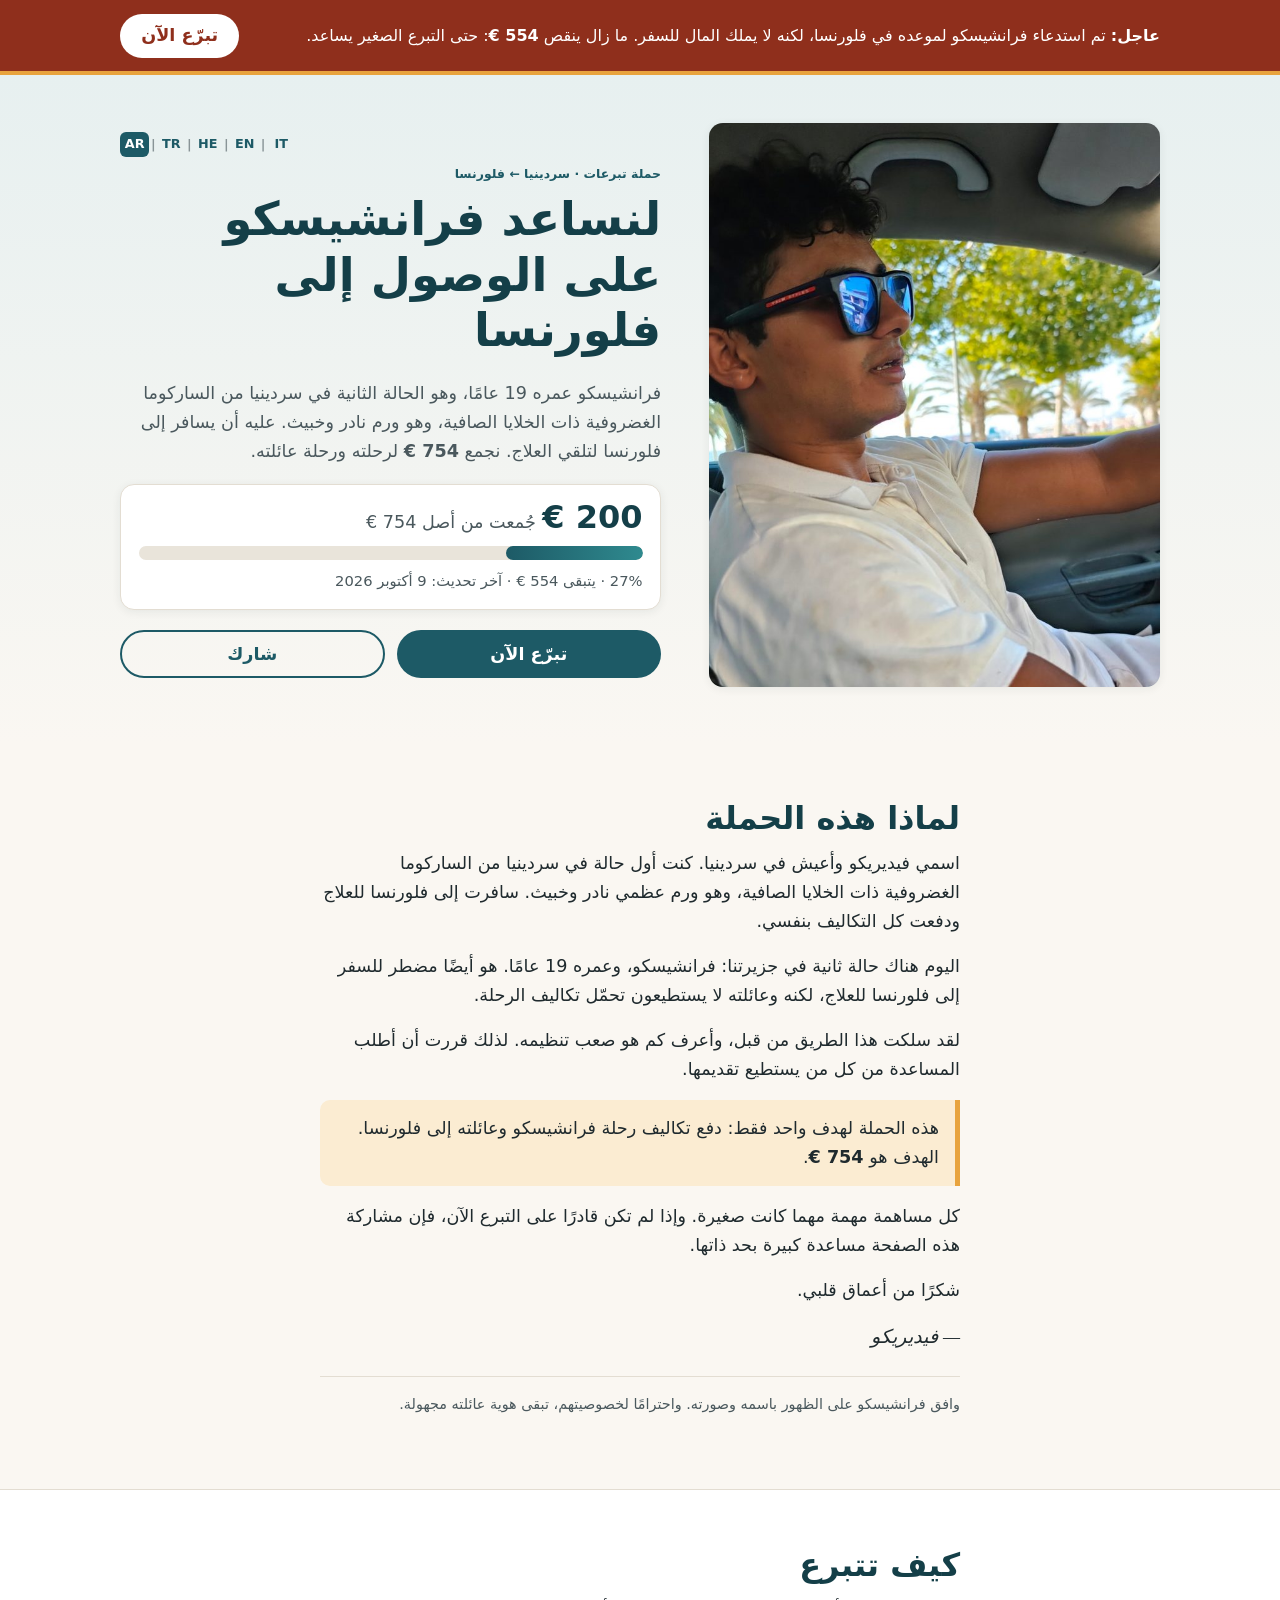
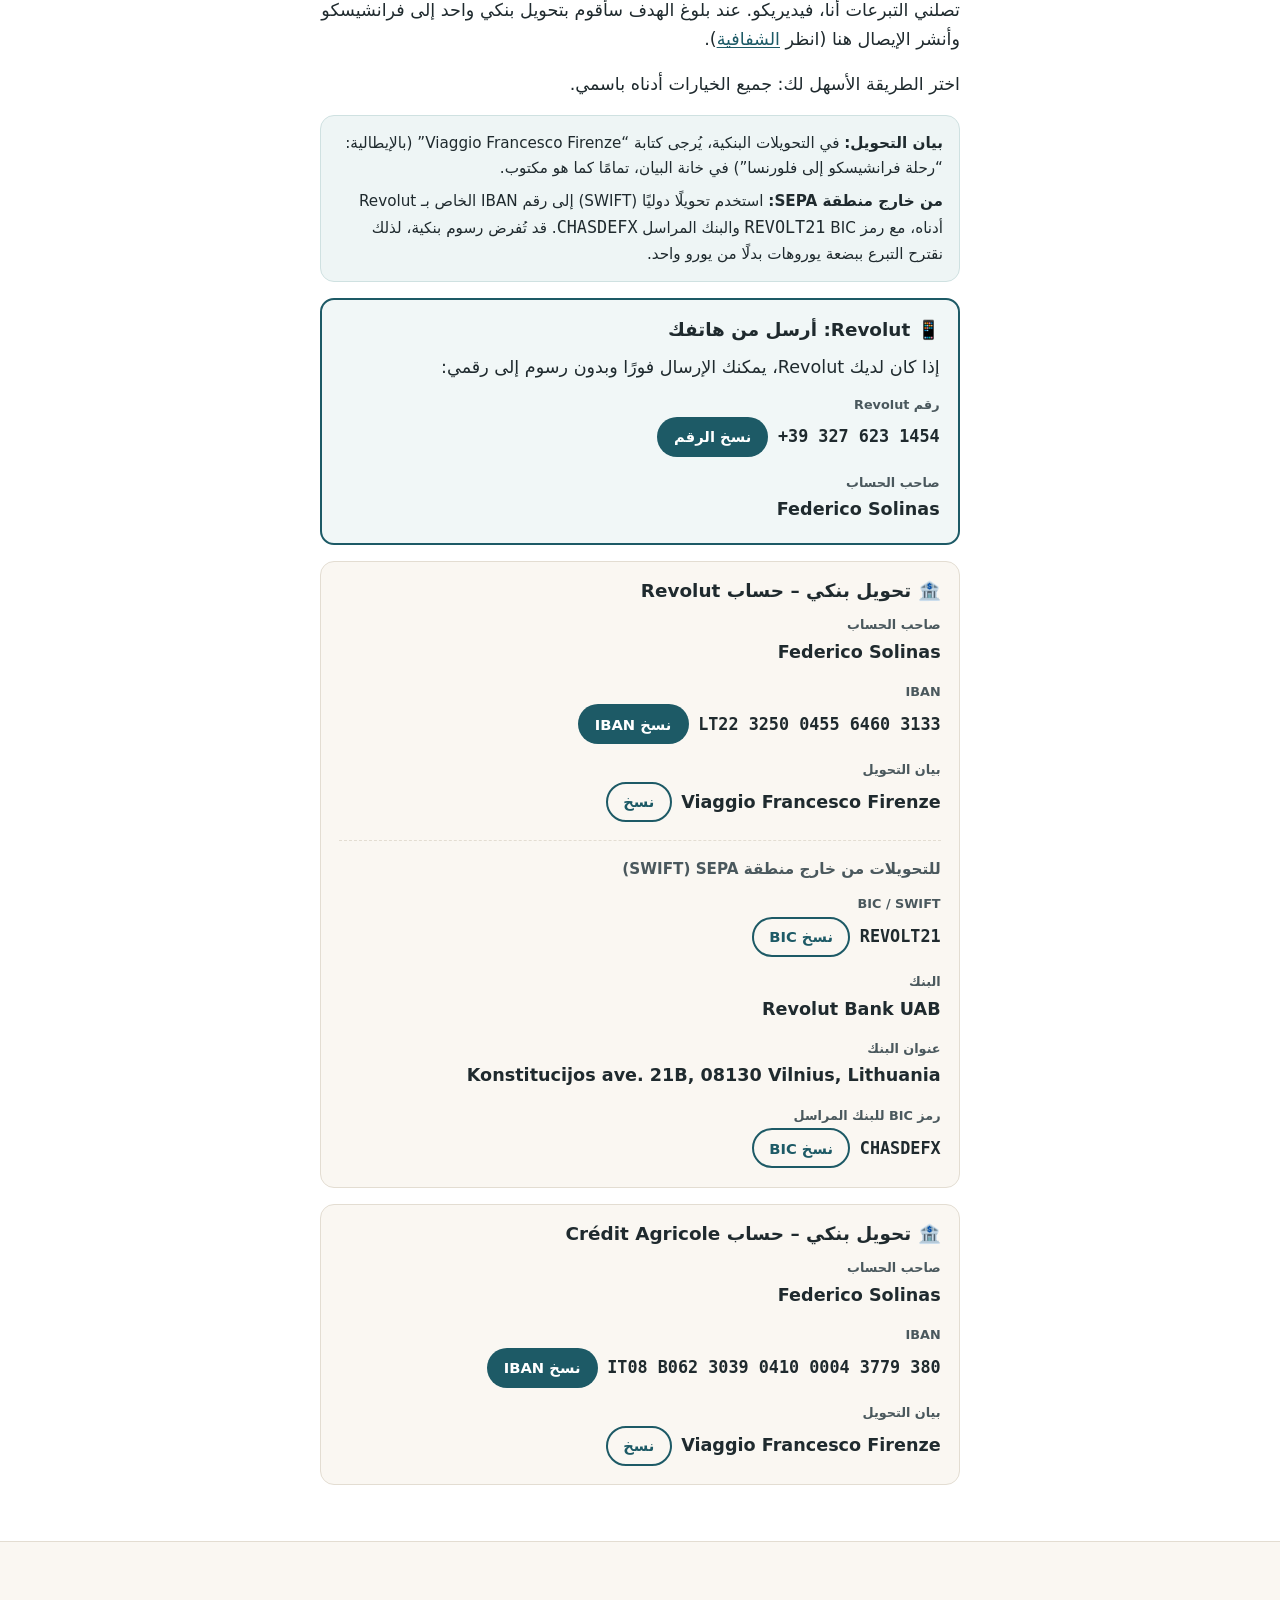
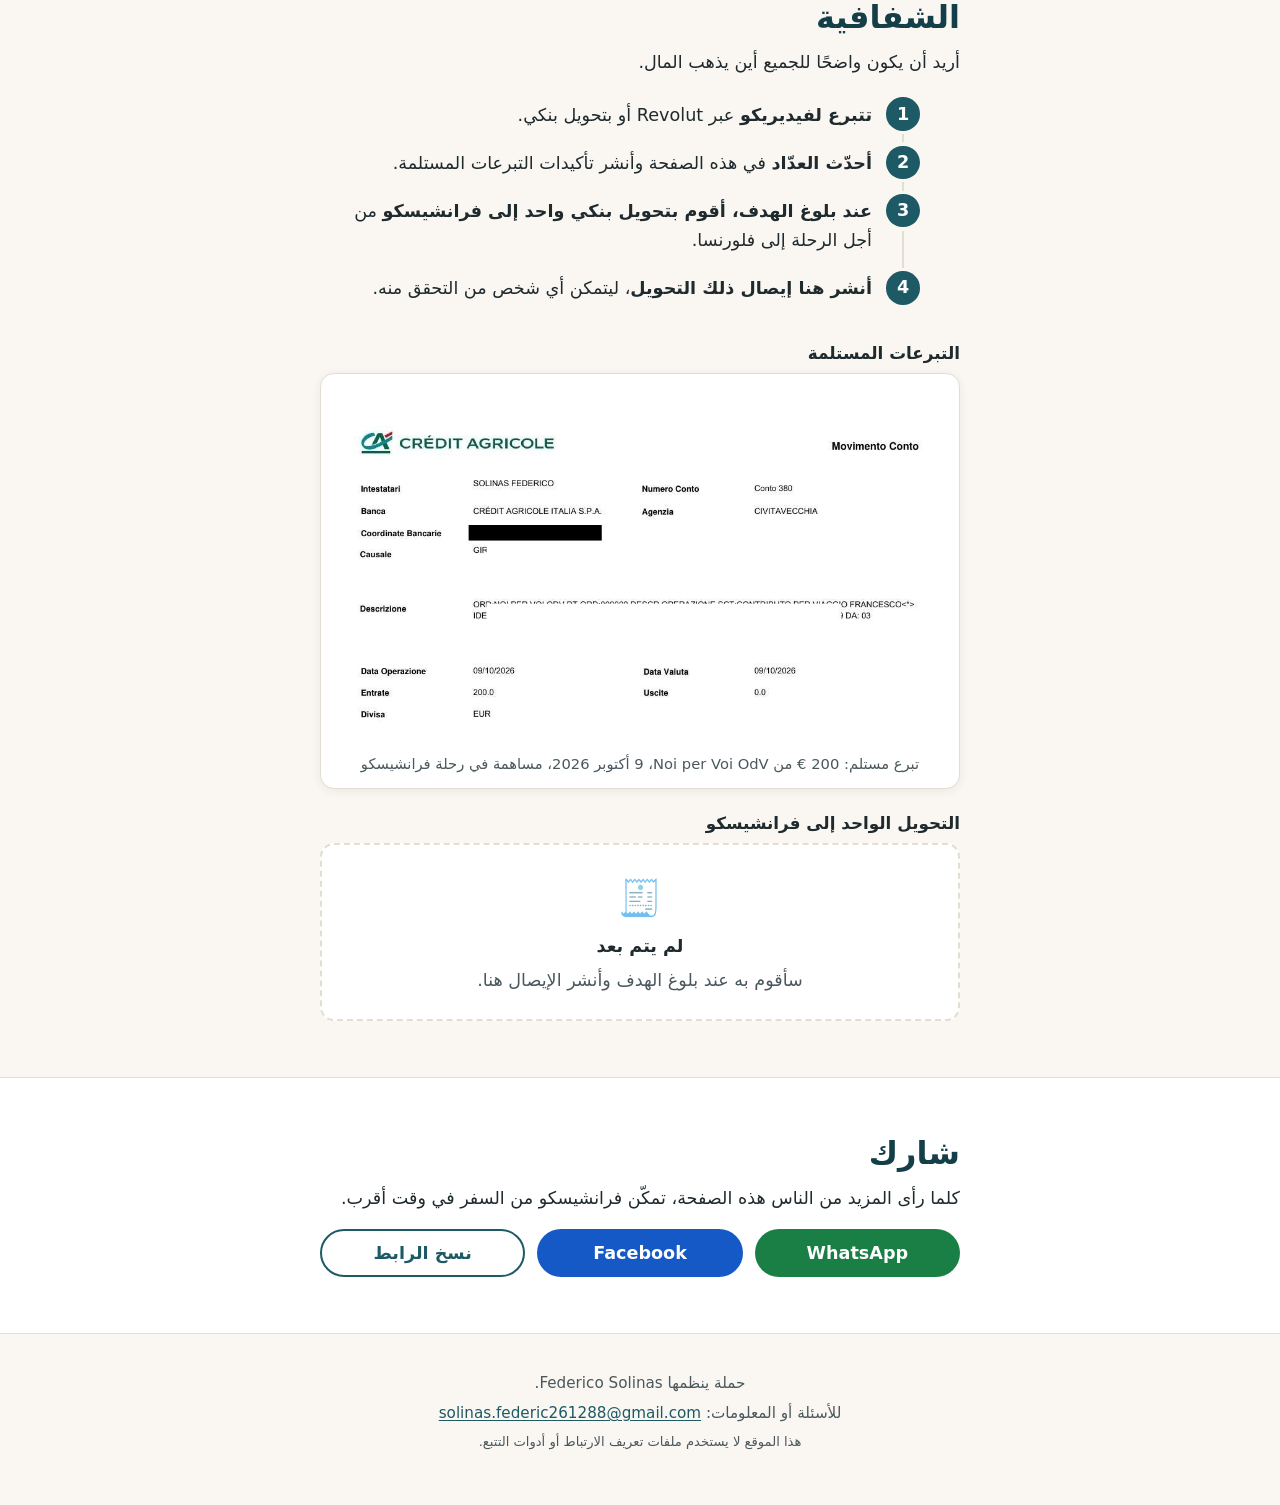
==== ar/index.html @ 2823e9cc "Versioni in ebraico, turco e arabo" ====
<!doctype html>
<html lang="ar" dir="rtl">
<head>
  <meta charset="utf-8">
  <meta name="viewport" content="width=device-width, initial-scale=1">
  <!-- Versione AR: usa gli stessi config.js, app.js, styles.css e immagini della pagina italiana (../). Generata da en/index.html. -->
  <meta http-equiv="Content-Security-Policy" content="default-src 'self'; img-src 'self' data:; style-src 'self'; script-src 'self'; connect-src 'none'; object-src 'none'; base-uri 'self'; form-action 'none'">
  <meta name="referrer" content="no-referrer">
  <title>لنساعد فرانشيسكو على الوصول إلى فلورنسا</title>
  <meta name="description" content="فرانشيسكو عمره 19 عامًا، وهو الحالة الثانية في سردينيا من الساركوما الغضروفية ذات الخلايا الصافية. نجمع 754 € لرحلته إلى فلورنسا مع عائلته.">
  <meta name="theme-color" content="#1d5a66">
  <meta property="og:type" content="website">
  <meta property="og:locale" content="ar_AR">
  <meta property="og:locale:alternate" content="it_IT">
  <meta property="og:locale:alternate" content="en_GB">
  <meta property="og:locale:alternate" content="he_IL">
  <meta property="og:locale:alternate" content="tr_TR">
  <meta property="og:title" content="لنساعد فرانشيسكو على الوصول إلى فلورنسا">
  <meta property="og:description" content="نجمع 754 € لرحلة فرانشيسكو (19 عامًا) وعائلته إلى فلورنسا.">
  <meta property="og:url" content="https://solinasfederic261288-arch.github.io/raccolta-francesco/ar/">
  <meta property="og:image" content="https://solinasfederic261288-arch.github.io/raccolta-francesco/images/francesco.jpg">
  <meta property="og:image:width" content="720">
  <meta property="og:image:height" content="1219">
  <meta property="og:image:alt" content="فرانشيسكو، 19 عامًا">
  <link rel="canonical" href="https://solinasfederic261288-arch.github.io/raccolta-francesco/ar/">
  <link rel="alternate" hreflang="it" href="https://solinasfederic261288-arch.github.io/raccolta-francesco/">
  <link rel="alternate" hreflang="en" href="https://solinasfederic261288-arch.github.io/raccolta-francesco/en/">
  <link rel="alternate" hreflang="he" href="https://solinasfederic261288-arch.github.io/raccolta-francesco/he/">
  <link rel="alternate" hreflang="tr" href="https://solinasfederic261288-arch.github.io/raccolta-francesco/tr/">
  <link rel="alternate" hreflang="ar" href="https://solinasfederic261288-arch.github.io/raccolta-francesco/ar/">
  <link rel="alternate" hreflang="x-default" href="https://solinasfederic261288-arch.github.io/raccolta-francesco/">
  <link rel="icon" href="data:image/svg+xml,%3Csvg xmlns='http://www.w3.org/2000/svg' viewBox='0 0 100 100'%3E%3Ctext y='.9em' font-size='90'%3E%F0%9F%92%99%3C/text%3E%3C/svg%3E">
  <link rel="stylesheet" href="../styles.css">
</head>
<body>
  <a class="skip" href="#story">انتقل إلى المحتوى</a>

  <aside class="urgenza" id="urgenza" aria-label="عاجل">
    <div class="wrap urgenza-riga">
      <p><strong>عاجل:</strong> تم استدعاء فرانشيسكو لموعده في فلورنسا، لكنه لا يملك المال للسفر. ما زال ينقص <strong><span data-mancano>554 €</span></strong>: حتى التبرع الصغير يساعد.</p>
      <a class="btn btn-urgenza" href="#dona">تبرّع الآن</a>
    </div>
  </aside>

  <header class="hero">
    <div class="wrap hero-grid">

      <div class="hero-titolo">
        <div class="hero-top">
          <p class="eyebrow">حملة تبرعات · سردينيا ← فلورنسا</p>
          <nav class="lingua" aria-label="اللغة / Language">
            <a href="../" lang="it" hreflang="it" title="Italiano">IT</a><span aria-hidden="true">|</span><a href="../en/" lang="en" hreflang="en" title="English">EN</a><span aria-hidden="true">|</span><a href="../he/" lang="he" hreflang="he" title="עברית">HE</a><span aria-hidden="true">|</span><a href="../tr/" lang="tr" hreflang="tr" title="Türkçe">TR</a><span aria-hidden="true">|</span><a href="./" lang="ar" hreflang="ar" title="العربية" aria-current="page">AR</a>
          </nav>
        </div>
        <h1>لنساعد فرانشيسكو على الوصول إلى فلورنسا</h1>
      </div>

      <figure class="foto" id="foto-francesco">
        <img src="../images/francesco.jpg" width="720" height="1219" alt="فرانشيسكو، 19 عامًا، خلف المقود ويرتدي نظارة شمسية" fetchpriority="high">
      </figure>

      <div class="hero-corpo">
        <p class="lead">فرانشيسكو عمره 19 عامًا، وهو الحالة الثانية في سردينيا من الساركوما الغضروفية ذات الخلايا الصافية، وهو ورم نادر وخبيث. عليه أن يسافر إلى فلورنسا لتلقي العلاج. نجمع <strong>754 €</strong> لرحلته ورحلة عائلته.</p>

        <div class="progresso" aria-labelledby="prog-titolo">
          <h2 id="prog-titolo" class="sr-only">تقدّم الحملة</h2>
          <p class="prog-cifre">
            <span class="prog-raccolto" id="raccolto">0 €</span>
            <span class="prog-obiettivo"> جُمعت من أصل <span id="obiettivo">754 €</span></span>
          </p>
          <div class="barra" id="barra" role="progressbar" aria-valuemin="0" aria-valuemax="754" aria-valuenow="0" aria-label="المبلغ المجموع باليورو">
            <div class="barra-riempimento" id="barra-riempimento"></div>
          </div>
          <p class="prog-nota"><span id="percentuale">0%</span> · <span id="mancano">يتبقى 754 €</span><span id="aggiornato"></span></p>
        </div>

        <div class="cta">
          <a class="btn btn-primario" href="#dona">تبرّع الآن</a>
          <a class="btn btn-secondario" href="#condividi">شارك</a>
        </div>
      </div>
    </div>
  </header>

  <main>
    <section id="story" class="sezione">
      <div class="wrap stretto">
        <h2>لماذا هذه الحملة</h2>
        <p>اسمي فيديريكو وأعيش في سردينيا. كنت أول حالة في سردينيا من الساركوما الغضروفية ذات الخلايا الصافية، وهو ورم عظمي نادر وخبيث. سافرت إلى فلورنسا للعلاج ودفعت كل التكاليف بنفسي.</p>
        <p>اليوم هناك حالة ثانية في جزيرتنا: فرانشيسكو، وعمره 19 عامًا. هو أيضًا مضطر للسفر إلى فلورنسا للعلاج، لكنه وعائلته لا يستطيعون تحمّل تكاليف الرحلة.</p>
        <p>لقد سلكت هذا الطريق من قبل، وأعرف كم هو صعب تنظيمه. لذلك قررت أن أطلب المساعدة من كل من يستطيع تقديمها.</p>
        <p class="evidenza">هذه الحملة لهدف واحد فقط: دفع تكاليف رحلة فرانشيسكو وعائلته إلى فلورنسا. الهدف هو <strong>754 €</strong>.</p>
        <p>كل مساهمة مهمة مهما كانت صغيرة. وإذا لم تكن قادرًا على التبرع الآن، فإن مشاركة هذه الصفحة مساعدة كبيرة بحد ذاتها.</p>
        <p>شكرًا من أعماق قلبي.</p>
        <p class="firma">— فيديريكو</p>
        <p class="nota-privacy">وافق فرانشيسكو على الظهور باسمه وصورته. واحترامًا لخصوصيتهم، تبقى هوية عائلته مجهولة.</p>
      </div>
    </section>

    <section id="dona" class="sezione sezione-chiara">
      <div class="wrap stretto">
        <h2>كيف تتبرع</h2>
        <p>تصلني التبرعات أنا، فيديريكو. عند بلوغ الهدف سأقوم بتحويل بنكي واحد إلى فرانشيسكو وأنشر الإيصال هنا (انظر <a href="#trasparenza">الشفافية</a>).</p>

        <p>اختر الطريقة الأسهل لك: جميع الخيارات أدناه باسمي.</p>

        <div class="nota-info">
          <p><strong>بيان التحويل:</strong> في التحويلات البنكية، يُرجى كتابة “<span data-campo="causale" lang="it" dir="ltr">Viaggio Francesco Firenze</span>” (بالإيطالية: “رحلة فرانشيسكو إلى فلورنسا”) في خانة البيان، تمامًا كما هو مكتوب.</p>
          <p><strong>من خارج منطقة SEPA:</strong> استخدم تحويلًا دوليًا (SWIFT) إلى رقم IBAN الخاص بـ Revolut أدناه، مع رمز BIC ‏<span class="iban" data-campo="bicRevolut" dir="ltr">REVOLT21</span> والبنك المراسل ‏<span class="iban" data-campo="bicCorrispondente" dir="ltr">CHASDEFX</span>. قد تُفرض رسوم بنكية، لذلك نقترح التبرع ببضعة يوروهات بدلًا من يورو واحد.</p>
        </div>

        <div class="card card-evidenza" id="card-revolut-tel">
          <h3><span aria-hidden="true">📱</span> Revolut: أرسل من هاتفك</h3>
          <p>إذا كان لديك Revolut، يمكنك الإرسال فورًا وبدون رسوم إلى رقمي:</p>
          <dl class="dati">
            <div>
              <dt>رقم Revolut</dt>
              <dd class="iban-riga">
                <span id="telefono-revolut" class="iban" data-campo="telefonoRevolut" dir="ltr">[NUMBER TO BE ADDED]</span>
                <button type="button" class="btn btn-piccolo" data-copia="telefonoRevolut" aria-describedby="telefono-revolut">نسخ الرقم</button>
              </dd>
            </div>
            <div>
              <dt>صاحب الحساب</dt>
              <dd><span data-campo="intestatario" dir="ltr">[INTESTATARIO DA INSERIRE]</span></dd>
            </div>
          </dl>
          <!-- Pulsante opzionale: compare solo se in config.js revolutLink contiene un link valido -->
          <a class="btn btn-primario btn-pieno btn-revolut" id="revolut-link" href="#dona" rel="noopener noreferrer" target="_blank" hidden>تبرّع عبر Revolut</a>
        </div>

        <div class="card" id="card-revolut">
          <h3><span aria-hidden="true">🏦</span> <span id="titolo-revolut">تحويل بنكي – حساب Revolut</span></h3>
          <dl class="dati">
            <div>
              <dt>صاحب الحساب</dt>
              <dd><span data-campo="intestatario" dir="ltr">[INTESTATARIO DA INSERIRE]</span></dd>
            </div>
            <div>
              <dt>IBAN</dt>
              <dd class="iban-riga">
                <span id="iban-revolut" class="iban" data-campo="ibanRevolut" dir="ltr">[IBAN REVOLUT]</span>
                <button type="button" class="btn btn-piccolo" data-copia="ibanRevolut" aria-describedby="iban-revolut">نسخ IBAN</button>
              </dd>
            </div>
            <div>
              <dt>بيان التحويل</dt>
              <dd class="iban-riga">
                <span id="causale-revolut" data-campo="causale" lang="it" dir="ltr">[CAUSALE]</span>
                <button type="button" class="btn btn-piccolo btn-leggero" data-copia="causale" aria-describedby="causale-revolut">نسخ</button>
              </dd>
            </div>
          </dl>
          <div class="extra-sepa" id="extra-sepa">
            <h4>للتحويلات من خارج منطقة SEPA (‏SWIFT)</h4>
            <dl class="dati">
            <div>
              <dt>BIC / SWIFT</dt>
              <dd class="iban-riga">
                <span id="bic-revolut" class="iban" data-campo="bicRevolut" dir="ltr">[BIC]</span>
                <button type="button" class="btn btn-piccolo btn-leggero" data-copia="bicRevolut" aria-describedby="bic-revolut">نسخ BIC</button>
              </dd>
            </div>
            <div>
              <dt>البنك</dt>
              <dd><span data-campo="bancaRevolut">[BANCA]</span></dd>
            </div>
            <div>
              <dt>عنوان البنك</dt>
              <dd><span data-campo="indirizzoBancaRevolut" dir="ltr">[INDIRIZZO]</span></dd>
            </div>
            <div>
              <dt>رمز BIC للبنك المراسل</dt>
              <dd class="iban-riga">
                <span id="bic-corrispondente" class="iban" data-campo="bicCorrispondente" dir="ltr">[BIC]</span>
                <button type="button" class="btn btn-piccolo btn-leggero" data-copia="bicCorrispondente" aria-describedby="bic-corrispondente">نسخ BIC</button>
              </dd>
            </div>
            </dl>
          </div>
        </div>

        <div class="card" id="card-banca">
          <h3><span aria-hidden="true">🏦</span> <span id="titolo-banca">تحويل بنكي</span></h3>
          <dl class="dati">
            <div>
              <dt>صاحب الحساب</dt>
              <dd><span data-campo="intestatario" dir="ltr">[INTESTATARIO DA INSERIRE]</span></dd>
            </div>
            <div>
              <dt>IBAN</dt>
              <dd class="iban-riga">
                <span id="iban" class="iban" data-campo="iban" dir="ltr">[IBAN]</span>
                <button type="button" class="btn btn-piccolo" data-copia="iban" aria-describedby="iban">نسخ IBAN</button>
              </dd>
            </div>
            <div>
              <dt>بيان التحويل</dt>
              <dd class="iban-riga">
                <span id="causale" data-campo="causale" lang="it" dir="ltr">[CAUSALE]</span>
                <button type="button" class="btn btn-piccolo btn-leggero" data-copia="causale" aria-describedby="causale">نسخ</button>
              </dd>
            </div>
          </dl>
        </div>
      </div>
    </section>

    <section id="trasparenza" class="sezione">
      <div class="wrap stretto">
        <h2>الشفافية</h2>
        <p>أريد أن يكون واضحًا للجميع أين يذهب المال.</p>
        <ol class="passi">
          <li><strong>تتبرع لفيديريكو</strong> عبر Revolut أو بتحويل بنكي.</li>
          <li><strong>أحدّث العدّاد</strong> في هذه الصفحة وأنشر تأكيدات التبرعات المستلمة.</li>
          <li><strong>عند بلوغ الهدف، أقوم بتحويل بنكي واحد إلى فرانشيسكو</strong> من أجل الرحلة إلى فلورنسا.</li>
          <li><strong>أنشر هنا إيصال ذلك التحويل</strong>، ليتمكن أي شخص من التحقق منه.</li>
        </ol>

        <!-- CONFERMA DONAZIONI RICEVUTE: images/ricevuta.jpg + ricevutaPubblicata: true in config.js -->
        <div class="blocco-ricevuta" id="blocco-ricezione" hidden>
          <h3>التبرعات المستلمة</h3>
          <div class="ricevuta" id="ricezione"></div>
        </div>

        <!-- BONIFICO UNICO A FRANCESCO: images/bonifico-francesco.jpg + bonificoFinalePubblicato: true in config.js -->
        <div class="blocco-ricevuta">
          <h3>التحويل الواحد إلى فرانشيسكو</h3>
          <div class="ricevuta" id="ricevuta">
            <div class="ricevuta-attesa" id="ricevuta-attesa">
              <span aria-hidden="true">🧾</span>
              <p><strong>لم يتم بعد</strong></p>
              <p>سأقوم به عند بلوغ الهدف وأنشر الإيصال هنا.</p>
            </div>
          </div>
        </div>
      </div>
    </section>

    <section id="condividi" class="sezione sezione-chiara">
      <div class="wrap stretto">
        <h2>شارك</h2>
        <p>كلما رأى المزيد من الناس هذه الصفحة، تمكّن فرانشيسكو من السفر في وقت أقرب.</p>
        <div class="share">
          <a class="btn btn-share btn-whatsapp" id="share-whatsapp" href="https://wa.me/" target="_blank" rel="noopener noreferrer">WhatsApp</a>
          <a class="btn btn-share btn-facebook" id="share-facebook" href="https://www.facebook.com/sharer/sharer.php" target="_blank" rel="noopener noreferrer">Facebook</a>
          <button type="button" class="btn btn-share btn-link" id="share-copia">نسخ الرابط</button>
          <button type="button" class="btn btn-share btn-nativo" id="share-nativo" hidden>المزيد…</button>
        </div>
      </div>
    </section>
  </main>

  <footer class="footer">
    <div class="wrap stretto">
      <p>حملة ينظمها Federico Solinas.</p>
      <p>للأسئلة أو المعلومات: <span id="contatto" data-campo="contatto" dir="ltr">[CONTACT TO BE ADDED]</span></p>
      <p class="piccolo">هذا الموقع لا يستخدم ملفات تعريف الارتباط أو أدوات التتبع.</p>
    </div>
  </footer>

  <div class="toast" id="toast" role="status" aria-live="polite"></div>

  <script src="../config.js"></script>
  <script src="../app.js"></script>
</body>
</html>
---- styles.css ----
/* Raccolta per Francesco — stile mobile-first, nessun font esterno */
:root {
  --bg: #faf7f2;
  --bg-chiaro: #ffffff;
  --testo: #1f2a2e;
  --testo-tenue: #4a585d;
  --primario: #1d5a66;
  --primario-scuro: #143f48;
  --accento: #e8a33d;
  --accento-tenue: #fbecd2;
  --bordo: #e3ddd2;
  --placeholder-bg: #fff4c2;
  --placeholder-bordo: #c99a00;
  --raggio: 14px;
  --ombra: 0 2px 10px rgba(20, 40, 45, .07);
  --font: system-ui, -apple-system, "Segoe UI", Roboto, "Noto Sans", "Helvetica Neue", Arial, sans-serif;
  --font-titoli: Georgia, "Noto Serif", "Times New Roman", serif;
}

*, *::before, *::after { box-sizing: border-box; }
[hidden] { display: none !important; }
html { scroll-behavior: smooth; -webkit-text-size-adjust: 100%; }
@media (prefers-reduced-motion: reduce) { html { scroll-behavior: auto; } * { transition: none !important; } }

body {
  margin: 0;
  font-family: var(--font);
  font-size: 1.0625rem;
  line-height: 1.65;
  color: var(--testo);
  background: var(--bg);
}

img { max-width: 100%; display: block; }
a { color: var(--primario); text-underline-offset: 2px; }
a:hover { color: var(--primario-scuro); }
:focus-visible { outline: 3px solid var(--accento); outline-offset: 3px; border-radius: 4px; }

.sr-only { position: absolute; width: 1px; height: 1px; padding: 0; margin: -1px; overflow: hidden; clip: rect(0 0 0 0); white-space: nowrap; border: 0; }
.skip { position: absolute; inset-inline-start: .5rem; top: 0; transform: translateY(-150%); background: var(--primario); color: #fff; padding: .6rem 1rem; z-index: 10; }
.skip:focus { transform: translateY(.5rem); }

.wrap { width: 100%; max-width: 1080px; margin: 0 auto; padding: 0 1.25rem; }
.stretto { max-width: 680px; }

h1, h2, h3 { line-height: 1.2; margin: 0 0 .75rem; }
h1 { font-family: var(--font-titoli); font-size: clamp(1.9rem, 7vw, 2.9rem); color: var(--primario-scuro); letter-spacing: -.01em; }
h2 { font-family: var(--font-titoli); font-size: clamp(1.5rem, 5vw, 2rem); color: var(--primario-scuro); }
h3 { font-size: 1.15rem; }
p { margin: 0 0 1rem; }

/* ---------- HERO ---------- */
.hero { padding: 1.25rem 0 2rem; background: linear-gradient(180deg, #e7f0f0 0%, var(--bg) 100%); }
.hero-grid { display: grid; gap: 1.1rem; grid-template-areas: "titolo" "foto" "corpo"; }
.hero-titolo { grid-area: titolo; }
.hero-titolo h1 { margin-bottom: 0; }
.foto { grid-area: foto; }
.hero-corpo { grid-area: corpo; }
.hero-top { display: flex; align-items: center; justify-content: space-between; gap: .4rem; margin-bottom: .5rem; }
.hero-top .eyebrow { margin-bottom: 0; }
.lingua { display: flex; align-items: center; gap: 0; font-size: .8rem; line-height: 1; font-weight: 700; flex-shrink: 0; color: var(--testo-tenue); }
.lingua a { display: inline-flex; align-items: center; justify-content: center; min-width: 1.75rem; min-height: 1.6rem; padding: 0 .3rem; border-radius: 6px; text-decoration: none; color: var(--primario); }
.lingua a:hover { background: rgba(29, 90, 102, .1); }
.lingua span { padding: 0 .1rem; opacity: .6; }
.lingua a[aria-current="page"] { background: var(--primario); color: #fff; }
.eyebrow { text-transform: uppercase; letter-spacing: .08em; font-size: .78rem; font-weight: 700; color: var(--primario); margin-bottom: .5rem; }
.lead { font-size: 1.1rem; color: var(--testo-tenue); margin-bottom: 1.1rem; }

.foto { margin: 0; border-radius: var(--raggio); overflow: hidden; aspect-ratio: 1 / 1; max-height: 50vh; width: 100%; background: #dfe8e8; box-shadow: var(--ombra); }
.foto img { width: 100%; height: 100%; object-fit: cover; object-position: 30% 8%; /* inquadra il viso (in alto a sinistra) */ }
.foto-placeholder {
  height: 100%; display: flex; flex-direction: column; align-items: center; justify-content: center; gap: .35rem;
  text-align: center; padding: 1rem; color: #6b5200;
  background: repeating-linear-gradient(45deg, var(--placeholder-bg), var(--placeholder-bg) 14px, #fff9dc 14px, #fff9dc 28px);
  border: 3px dashed var(--placeholder-bordo); border-radius: var(--raggio);
}
.foto-icona { font-size: 2.5rem; }
.foto-placeholder code { background: rgba(255,255,255,.7); padding: .1rem .35rem; border-radius: 4px; }

/* ---------- PROGRESSO ---------- */
.progresso { background: var(--bg-chiaro); border: 1px solid var(--bordo); border-radius: var(--raggio); padding: 1rem 1.1rem; margin: 0 0 1.25rem; box-shadow: var(--ombra); }
.prog-cifre { display: flex; flex-wrap: wrap; align-items: baseline; gap: .4rem; margin-bottom: .6rem; }
.prog-raccolto { font-size: 2rem; font-weight: 800; color: var(--primario-scuro); line-height: 1; }
.prog-obiettivo { color: var(--testo-tenue); }
.barra { height: 14px; background: #e9e4da; border-radius: 99px; overflow: hidden; }
.barra-riempimento { height: 100%; width: 0; background: linear-gradient(90deg, var(--primario), #2f8a8f); border-radius: 99px; transition: width 1s ease-out; min-width: 0; }
.prog-nota { margin: .55rem 0 0; font-size: .92rem; color: var(--testo-tenue); }
.progresso.completo .barra-riempimento { background: linear-gradient(90deg, #2f7d4a, #3fa05f); }

/* ---------- PULSANTI ---------- */
.cta { display: flex; flex-wrap: wrap; gap: .75rem; }
.btn {
  display: inline-flex; align-items: center; justify-content: center; gap: .4rem;
  min-height: 48px; padding: .7rem 1.3rem; border-radius: 999px; border: 2px solid transparent;
  font: inherit; font-weight: 700; text-decoration: none; cursor: pointer; line-height: 1.2;
  transition: background-color .15s, transform .1s;
}
.btn:active { transform: translateY(1px); }
.btn-primario { background: var(--primario); color: #fff; }
.btn-primario:hover { background: var(--primario-scuro); color: #fff; }
.btn-secondario { background: transparent; color: var(--primario); border-color: var(--primario); }
.btn-secondario:hover { background: var(--primario); color: #fff; }
.cta .btn { flex: 1 1 140px; }
.btn-piccolo { min-height: 40px; padding: .4rem .95rem; font-size: .92rem; background: var(--primario); color: #fff; }
.btn-piccolo:hover { background: var(--primario-scuro); }
.btn-leggero { background: transparent; color: var(--primario); border-color: var(--primario); }
.btn-leggero:hover { color: #fff; }
.btn-pieno { width: 100%; }
.btn-revolut { margin-top: 1rem; }
.btn[aria-disabled="true"] { background: #d9d6cf; color: #59605f; border-color: transparent; cursor: not-allowed; }

/* ---------- SEZIONI ---------- */
.sezione { padding: 2.5rem 0; }
.sezione-chiara { background: var(--bg-chiaro); border-top: 1px solid var(--bordo); border-bottom: 1px solid var(--bordo); }
.evidenza { background: var(--accento-tenue); border-left: 5px solid var(--accento); padding: .85rem 1rem; border-radius: 0 10px 10px 0; }
.firma { font-family: var(--font-titoli); font-style: italic; font-size: 1.2rem; }
.nota-privacy { font-size: .9rem; color: var(--testo-tenue); border-top: 1px solid var(--bordo); padding-top: 1rem; margin-top: 1.5rem; }

.card { background: var(--bg); border: 1px solid var(--bordo); border-radius: var(--raggio); padding: 1.15rem; margin-top: 1rem; }
.sezione:not(.sezione-chiara) .card { background: var(--bg-chiaro); }
.dati { margin: 0; display: grid; gap: .9rem; }
.dati dt { font-size: .8rem; text-transform: uppercase; letter-spacing: .06em; font-weight: 700; color: var(--testo-tenue); }
.dati dd { margin: .15rem 0 0; font-weight: 600; word-break: break-word; }
.iban-riga { display: flex; flex-wrap: wrap; align-items: center; gap: .6rem; }
.iban { font-family: ui-monospace, "SFMono-Regular", Menlo, Consolas, "DejaVu Sans Mono", monospace; font-size: clamp(.78rem, 3.7vw, 1.05rem); letter-spacing: 0; white-space: nowrap; }
.iban.placeholder { white-space: normal; }

/* Segnaposto: dati ancora da inserire, ben visibili */
.placeholder {
  background: var(--placeholder-bg); border: 2px dashed var(--placeholder-bordo); color: #6b5200;
  padding: .05rem .45rem; border-radius: 6px; font-family: var(--font); font-weight: 700; letter-spacing: 0;
}
.placeholder-nota { margin: .75rem 0 0; }

/* ---------- TRASPARENZA ---------- */
.passi { padding-left: 0; list-style: none; counter-reset: passo; margin: 1.25rem 0 1.5rem; }
.passi li { counter-increment: passo; position: relative; padding: .2rem 0 1rem 3rem; min-height: 2.4rem; }
.passi li::before {
  content: counter(passo); position: absolute; left: 0; top: 0;
  width: 2.1rem; height: 2.1rem; border-radius: 50%; background: var(--primario); color: #fff;
  display: flex; align-items: center; justify-content: center; font-weight: 800;
}
.passi li:not(:last-child)::after { content: ""; position: absolute; left: 1.02rem; top: 2.3rem; bottom: .2rem; width: 2px; background: var(--bordo); }

.ricevuta-attesa { text-align: center; border: 2px dashed var(--bordo); border-radius: var(--raggio); padding: 1.5rem 1rem; background: var(--bg-chiaro); color: var(--testo-tenue); }
.ricevuta-attesa span { font-size: 2.2rem; }
.ricevuta-attesa p { margin: .3rem 0 0; }
.ricevuta-attesa strong { color: var(--testo); }
.ricevuta figure { margin: 0; background: var(--bg-chiaro); border: 1px solid var(--bordo); border-radius: var(--raggio); padding: .75rem; box-shadow: var(--ombra); }
.ricevuta img { border-radius: 8px; margin: 0 auto; }
.ricevuta figcaption { font-size: .92rem; color: var(--testo-tenue); margin-top: .6rem; text-align: center; }

/* ---------- CONDIVIDI ---------- */
.share { display: grid; grid-template-columns: 1fr 1fr; gap: .75rem; }
.btn-share { color: #fff; }
.btn-whatsapp { background: #1a7f45; }
.btn-whatsapp:hover { background: #136135; color: #fff; }
.btn-facebook { background: #1559c7; }
.btn-facebook:hover { background: #0f449c; color: #fff; }
.btn-link, .btn-nativo { background: transparent; color: var(--primario); border-color: var(--primario); }
.btn-link:hover, .btn-nativo:hover { background: var(--primario); color: #fff; }

/* ---------- FOOTER ---------- */
.footer { padding: 2rem 0 3rem; text-align: center; color: var(--testo-tenue); font-size: .95rem; }
.footer p { margin: .3rem 0; }
.piccolo { font-size: .82rem; }

/* ---------- TOAST ---------- */
.toast {
  position: fixed; left: 50%; bottom: 1.25rem; transform: translate(-50%, 150%);
  background: var(--testo); color: #fff; padding: .7rem 1.1rem; border-radius: 10px;
  font-size: .95rem; box-shadow: 0 6px 20px rgba(0,0,0,.2); transition: transform .25s, opacity .25s, visibility .25s; opacity: 0; visibility: hidden; max-width: calc(100% - 2rem); text-align: center; z-index: 20;
}
.toast.visibile { transform: translate(-50%, 0); opacity: 1; visibility: visible; }

/* ---------- DESKTOP ---------- */
@media (min-width: 860px) {
  body { font-size: 1.1rem; }
  .hero { padding: 3rem 0 3.5rem; }
  .hero-grid { grid-template-columns: 5fr 6fr; column-gap: 3rem; row-gap: 1.25rem; grid-template-areas: "foto titolo" "foto corpo"; align-items: start; }
  .hero-titolo { align-self: end; }
  .foto { max-height: none; aspect-ratio: 4 / 5; align-self: center; }
  .sezione { padding: 3.5rem 0; }
  .share { grid-template-columns: repeat(auto-fit, minmax(150px, 1fr)); }
}

/* Nota informativa (pagina inglese: causale e bonifico SEPA) */
.nota-info { background: #eef5f5; border: 1px solid #cfe1e1; border-radius: var(--raggio); padding: .9rem 1rem; font-size: .95rem; }
.nota-info p { margin: 0 0 .5rem; }
.nota-info p:last-child { margin-bottom: 0; }

/* ---------- BANNER URGENTE ---------- */
.urgenza { background: #8f2f1c; color: #fff; padding: .85rem 0; border-bottom: 4px solid var(--accento); }
.urgenza-riga { display: flex; flex-wrap: wrap; align-items: center; gap: .65rem 1rem; }
.urgenza p { margin: 0; flex: 1 1 260px; font-size: 1rem; line-height: 1.45; }
.urgenza strong { color: #fff; }
.btn-urgenza { background: #fff; color: #8f2f1c; min-height: 44px; padding: .5rem 1.2rem; flex: 0 0 auto; }
.btn-urgenza:hover { background: var(--accento-tenue); color: #6e2414; }
.urgenza :focus-visible { outline-color: #fff; }
@media (max-width: 520px) { .btn-urgenza { width: 100%; } }

/* ---------- METODI DI DONAZIONE ---------- */
.card-evidenza { border: 2px solid var(--primario); background: #f1f7f7 !important; }
.card p { margin-bottom: .75rem; }
.extra-sepa { margin-top: 1.1rem; padding-top: 1rem; border-top: 1px dashed var(--bordo); }
.extra-sepa h4 { margin: 0 0 .7rem; font-size: .95rem; color: var(--testo-tenue); }
.extra-sepa .dati dd { font-weight: 600; }

/* ---------- TRASPARENZA: due blocchi ---------- */
.blocco-ricevuta { margin-top: 1.5rem; }
.blocco-ricevuta h3 { font-size: 1.05rem; margin-bottom: .6rem; }
.ricevuta img { max-height: 70vh; width: auto; }

/* ---------- SELETTORE LINGUA (5 lingue) ---------- */
.hero-top { flex-wrap: wrap; }
.hero-top .lingua { order: -1; margin-inline-start: auto; }
.hero-top .eyebrow { flex-basis: 100%; }

/* ---------- DATI SEMPRE DA SINISTRA A DESTRA (IBAN, BIC, telefono, email...) ---------- */
.iban, [dir="ltr"] { direction: ltr; unicode-bidi: isolate; }

/* ---------- PAGINE DA DESTRA A SINISTRA (ebraico, arabo) ---------- */
[dir="rtl"] .passi li { padding: .2rem 3rem 1rem 0; }
[dir="rtl"] .passi li::before { left: auto; right: 0; }
[dir="rtl"] .passi li:not(:last-child)::after { left: auto; right: 1.02rem; }
[dir="rtl"] .evidenza { border-left: 0; border-right: 5px solid var(--accento); border-radius: 10px 0 0 10px; }
:lang(he) .eyebrow, :lang(ar) .eyebrow, :lang(he) .dati dt, :lang(ar) .dati dt { letter-spacing: 0; text-transform: none; }
:lang(ar) body, :lang(ar) h1, :lang(ar) h2 { font-family: "Noto Sans Arabic", "Segoe UI", Tahoma, system-ui, sans-serif; }
:lang(he) h1, :lang(he) h2 { font-family: "Noto Sans Hebrew", "Segoe UI", Arial, system-ui, sans-serif; }
:lang(ar) h1, :lang(he) h1 { letter-spacing: 0; }
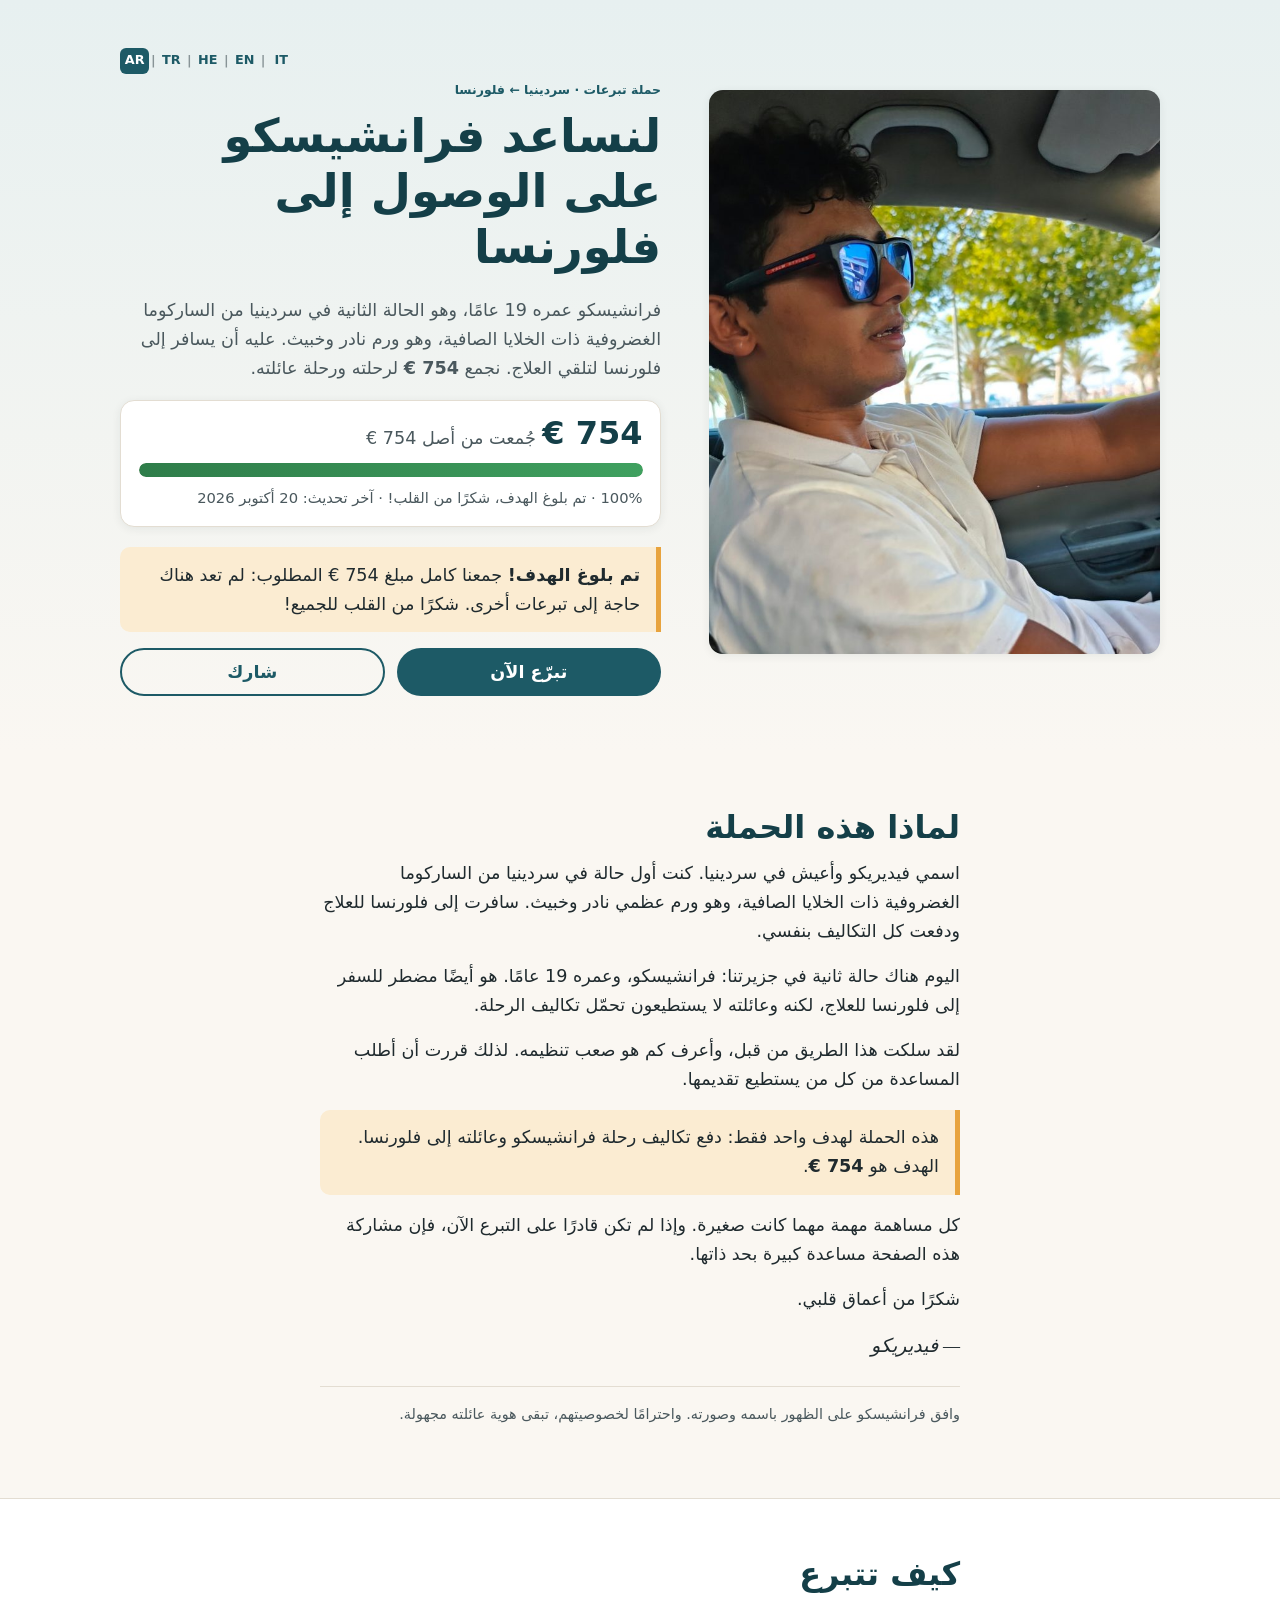
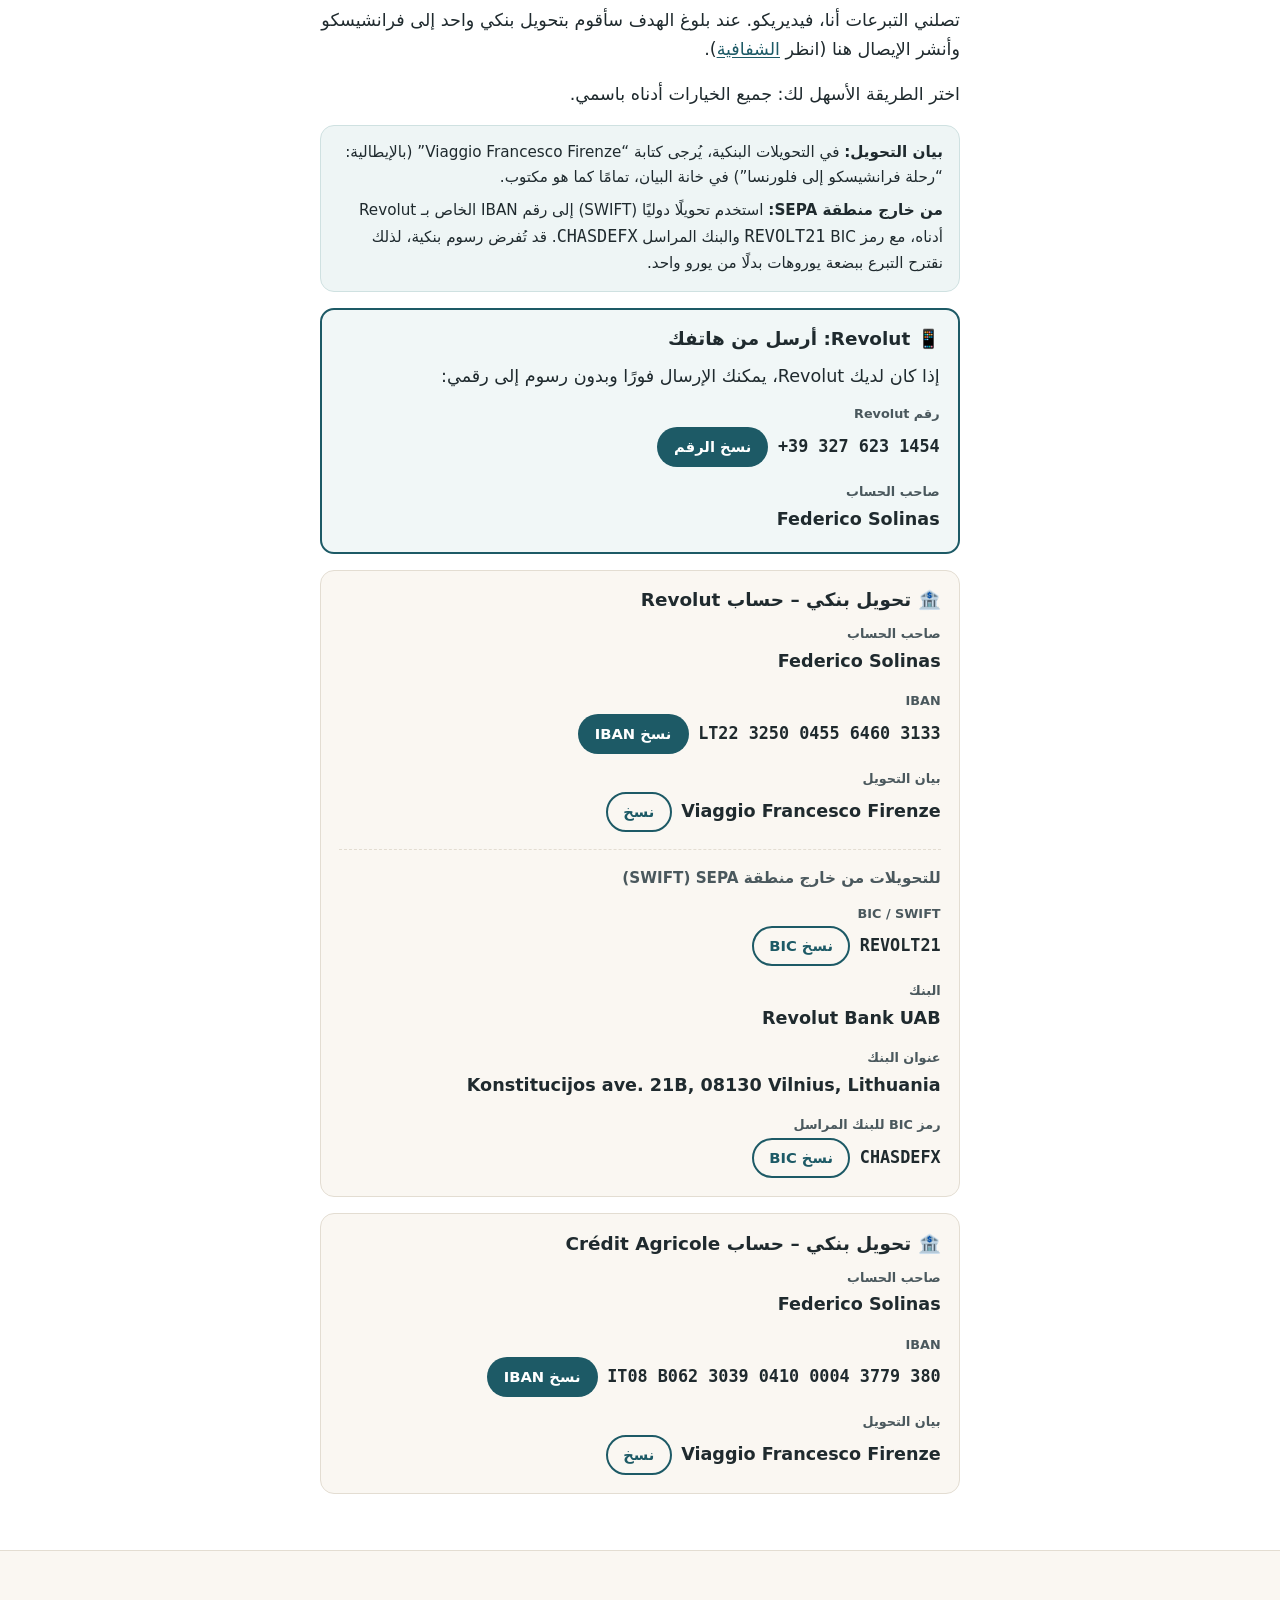
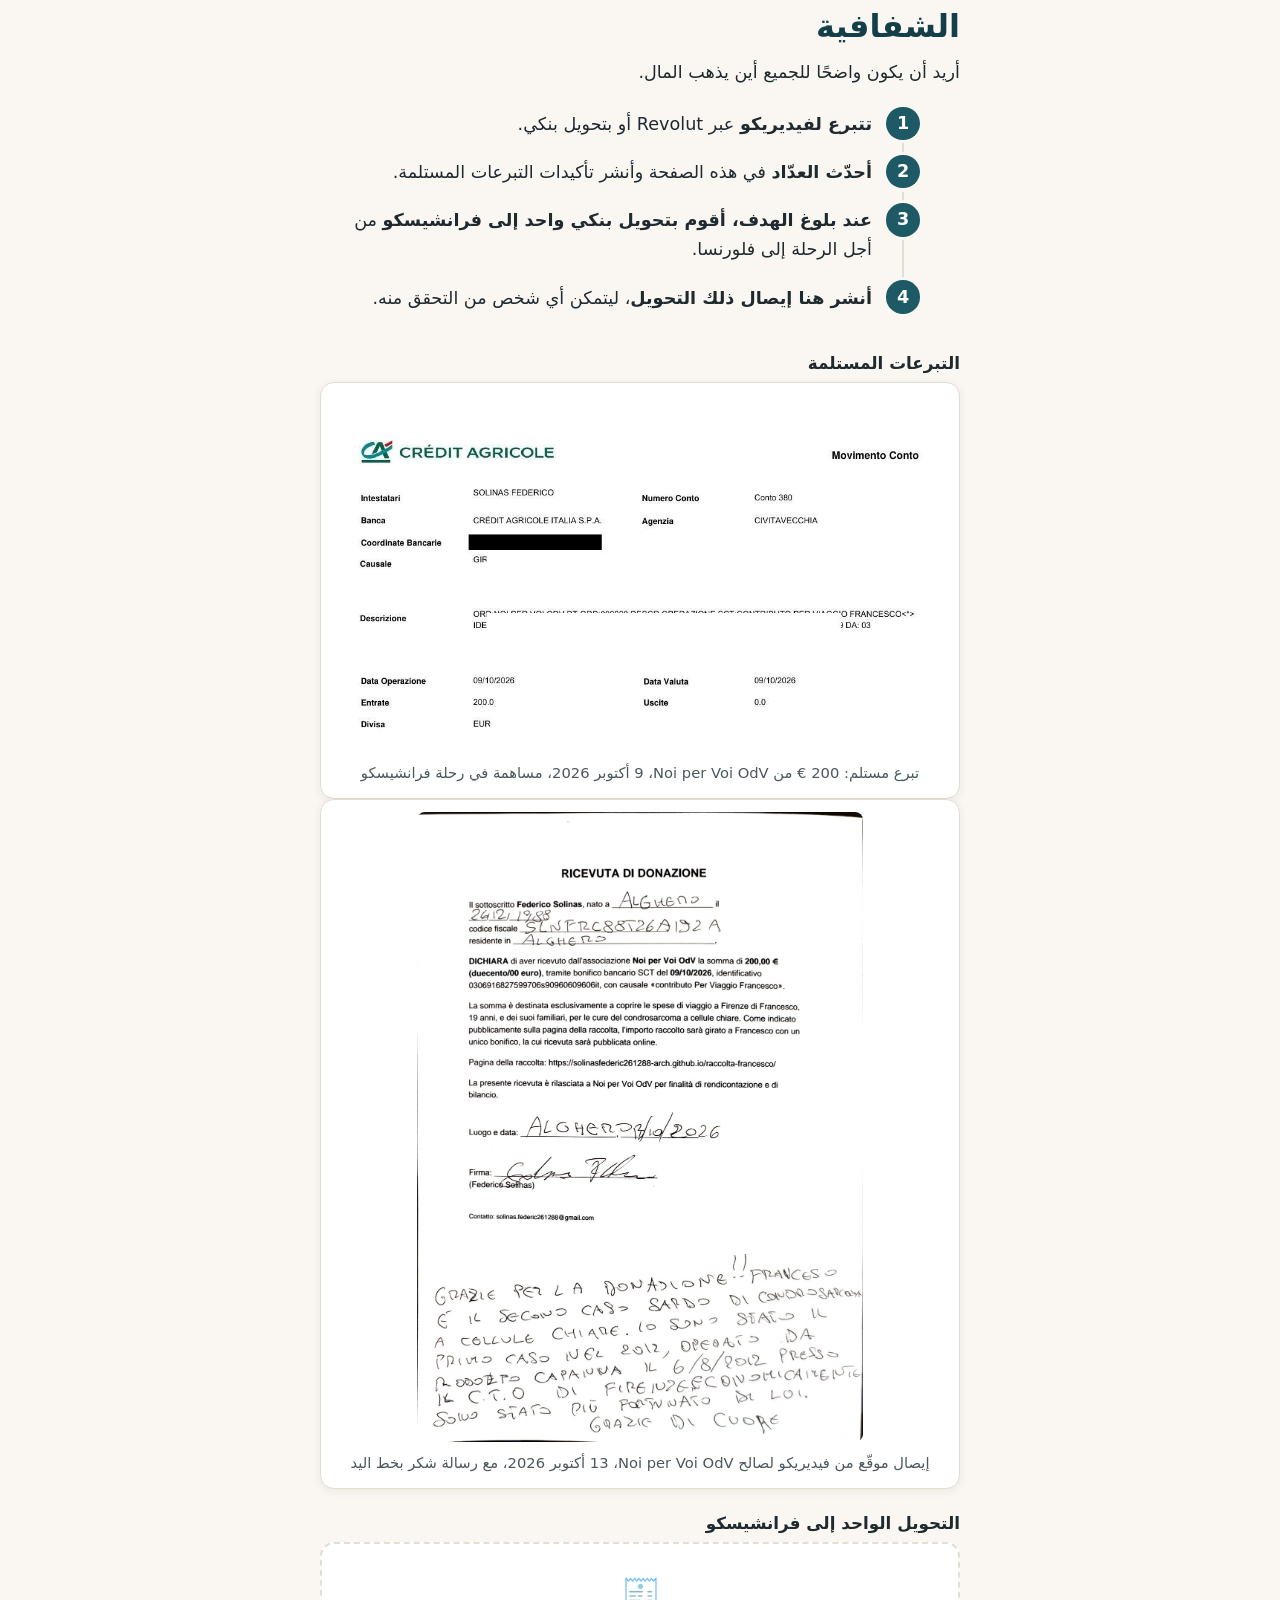
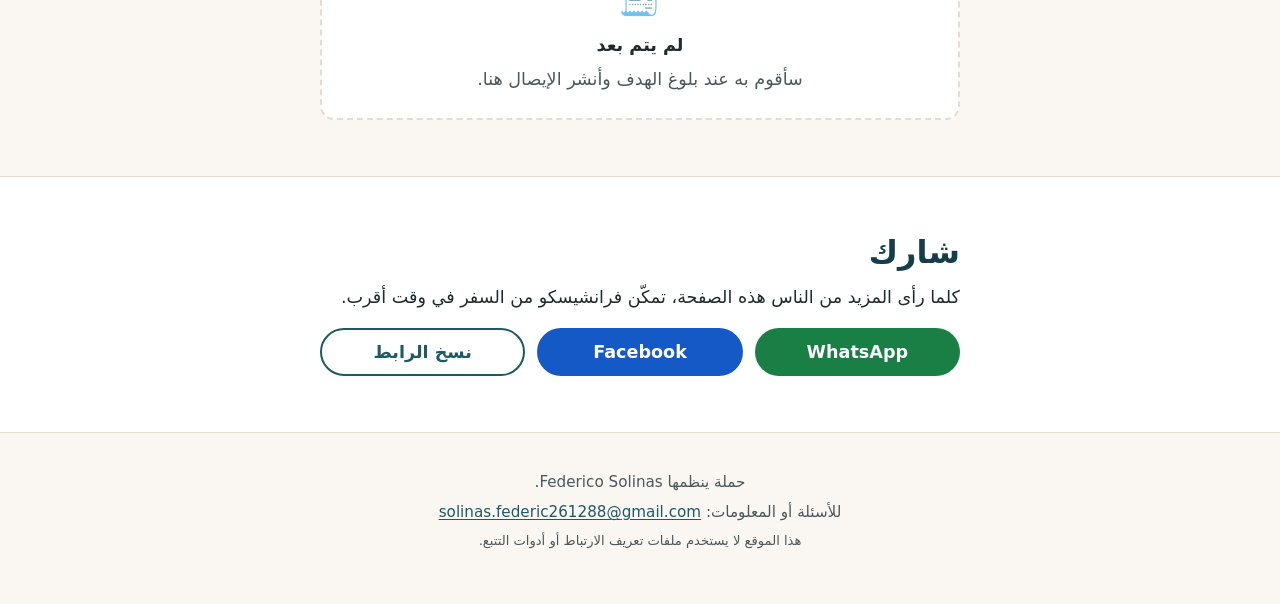
==== commit 05bcbbb9: "Obiettivo raggiunto: 754/754 € (Associazione Chiara Paradiso 554 €)" ====
--- a/ar/index.html
+++ b/ar/index.html
@@ -74,6 +74,8 @@
           <p class="prog-nota"><span id="percentuale">0%</span> · <span id="mancano">يتبقى 754 €</span><span id="aggiornato"></span></p>
         </div>
 
+        <p class="evidenza" id="obiettivo-raggiunto"><strong>تم بلوغ الهدف!</strong> جمعنا كامل مبلغ 754 € المطلوب: لم تعد هناك حاجة إلى تبرعات أخرى. شكرًا من القلب للجميع!</p>
+
         <div class="cta">
           <a class="btn btn-primario" href="#dona">تبرّع الآن</a>
           <a class="btn btn-secondario" href="#condividi">شارك</a>
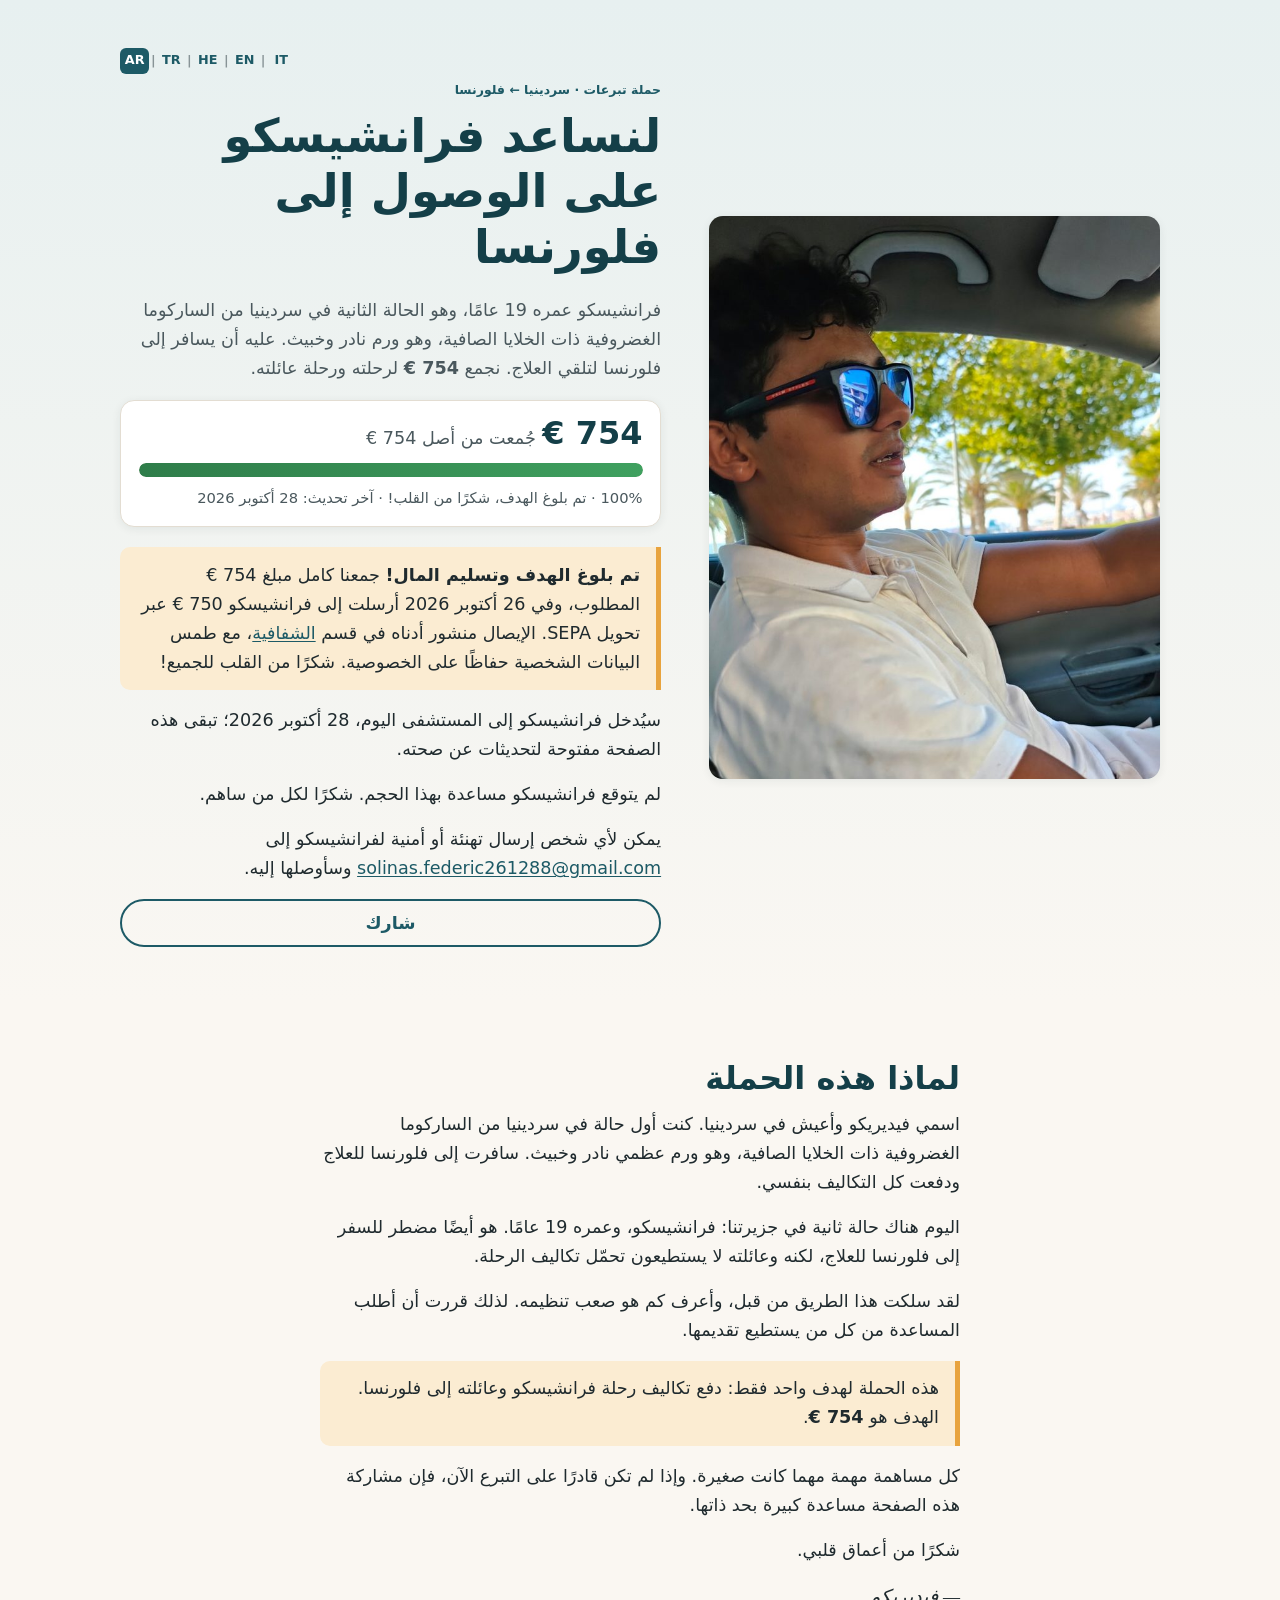
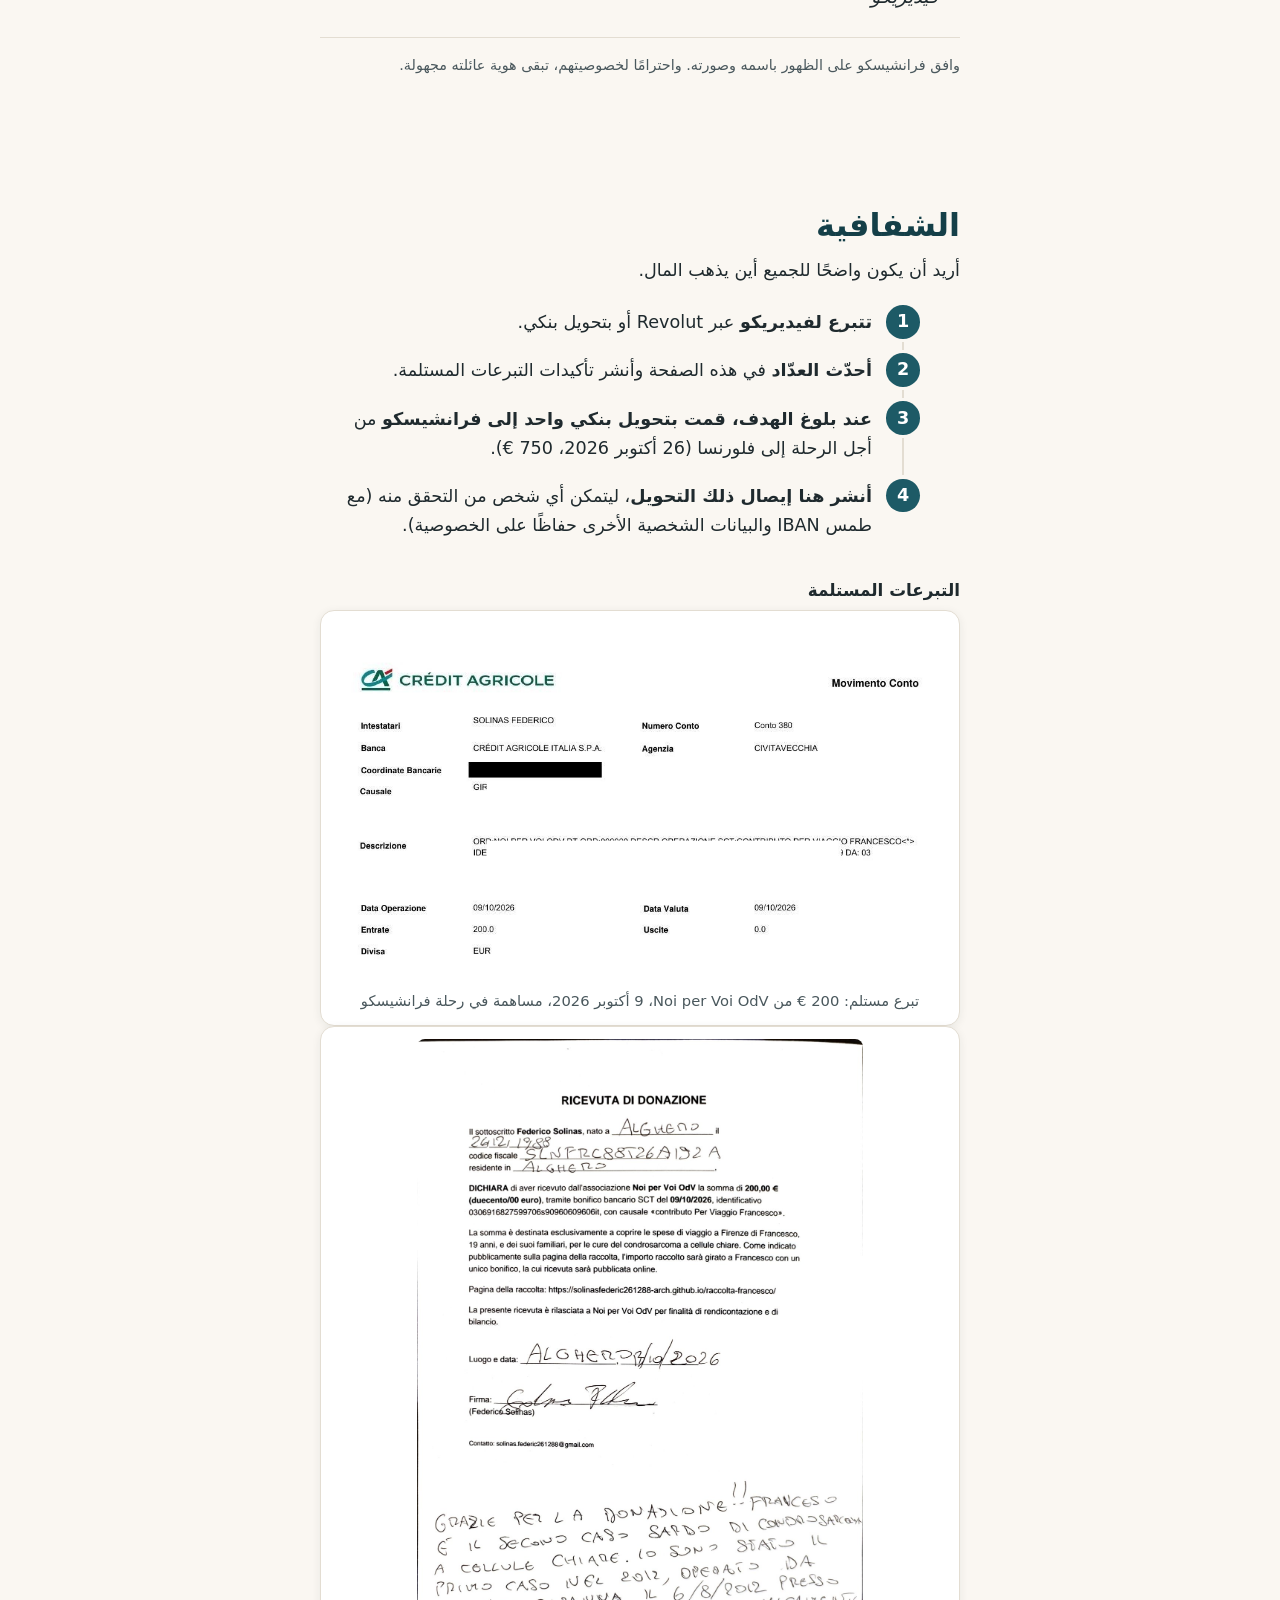
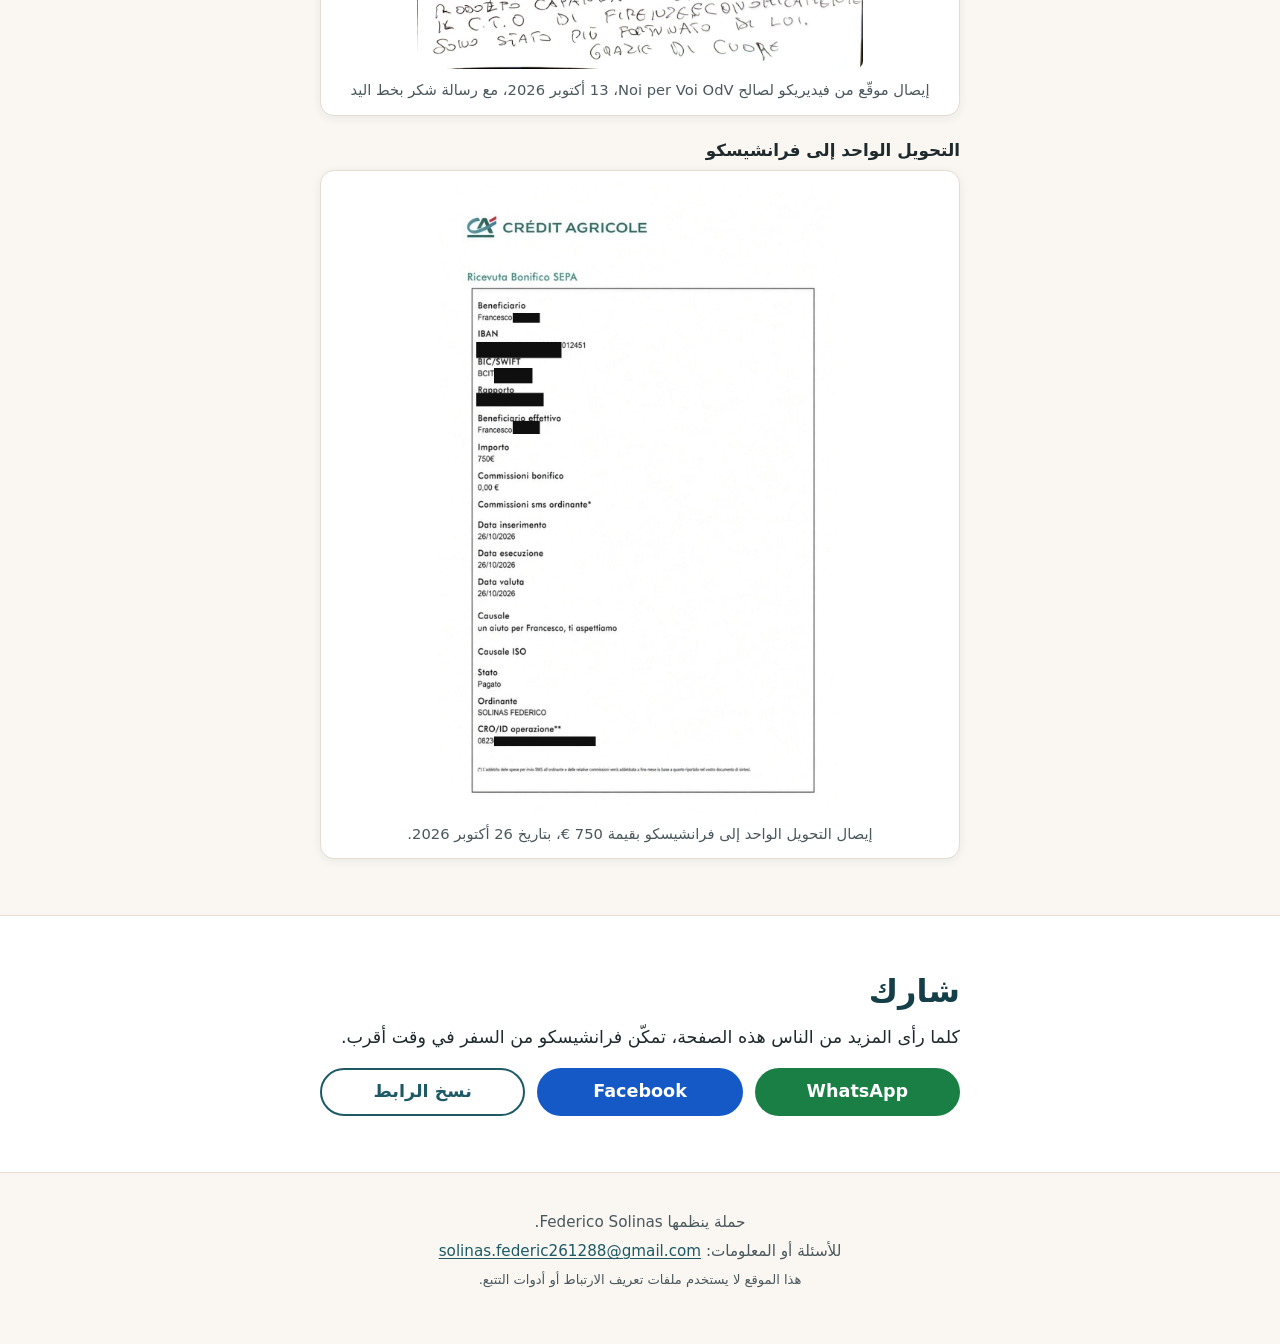
==== commit 9ff78649: "Bonifico a Francesco pubblicato: 750 € il 26/10/2026 Obiettivo raggiunto e soldi consegnati; ricevut" ====
--- a/ar/index.html
+++ b/ar/index.html
@@ -74,7 +74,10 @@
           <p class="prog-nota"><span id="percentuale">0%</span> · <span id="mancano">يتبقى 754 €</span><span id="aggiornato"></span></p>
         </div>
 
-        <p class="evidenza" id="obiettivo-raggiunto"><strong>تم بلوغ الهدف!</strong> جمعنا كامل مبلغ 754 € المطلوب: لم تعد هناك حاجة إلى تبرعات أخرى. شكرًا من القلب للجميع!</p>
+        <p class="evidenza" id="obiettivo-raggiunto"><strong>تم بلوغ الهدف وتسليم المال!</strong> جمعنا كامل مبلغ 754&nbsp;€ المطلوب، وفي 26 أكتوبر 2026 أرسلت إلى فرانشيسكو 750&nbsp;€ عبر تحويل SEPA. الإيصال منشور أدناه في قسم <a href="#trasparenza">الشفافية</a>، مع طمس البيانات الشخصية حفاظًا على الخصوصية. شكرًا من القلب للجميع!</p>
+        <p>سيُدخل فرانشيسكو إلى المستشفى اليوم، 28 أكتوبر 2026؛ تبقى هذه الصفحة مفتوحة لتحديثات عن صحته.</p>
+        <p>لم يتوقع فرانشيسكو مساعدة بهذا الحجم. شكرًا لكل من ساهم.</p>
+        <p>يمكن لأي شخص إرسال تهنئة أو أمنية لفرانشيسكو إلى <a href="mailto:solinas.federic261288@gmail.com" dir="ltr">solinas.federic261288@gmail.com</a> وسأوصلها إليه.</p>
 
         <div class="cta">
           <a class="btn btn-primario" href="#dona">تبرّع الآن</a>
@@ -215,8 +218,8 @@
         <ol class="passi">
           <li><strong>تتبرع لفيديريكو</strong> عبر Revolut أو بتحويل بنكي.</li>
           <li><strong>أحدّث العدّاد</strong> في هذه الصفحة وأنشر تأكيدات التبرعات المستلمة.</li>
-          <li><strong>عند بلوغ الهدف، أقوم بتحويل بنكي واحد إلى فرانشيسكو</strong> من أجل الرحلة إلى فلورنسا.</li>
-          <li><strong>أنشر هنا إيصال ذلك التحويل</strong>، ليتمكن أي شخص من التحقق منه.</li>
+          <li><strong>عند بلوغ الهدف، قمت بتحويل بنكي واحد إلى فرانشيسكو</strong> من أجل الرحلة إلى فلورنسا (26 أكتوبر 2026، 750&nbsp;€).</li>
+          <li><strong>أنشر هنا إيصال ذلك التحويل</strong>، ليتمكن أي شخص من التحقق منه (مع طمس IBAN والبيانات الشخصية الأخرى حفاظًا على الخصوصية).</li>
         </ol>
 
         <!-- CONFERMA DONAZIONI RICEVUTE: images/ricevuta.jpg + ricevutaPubblicata: true in config.js -->
